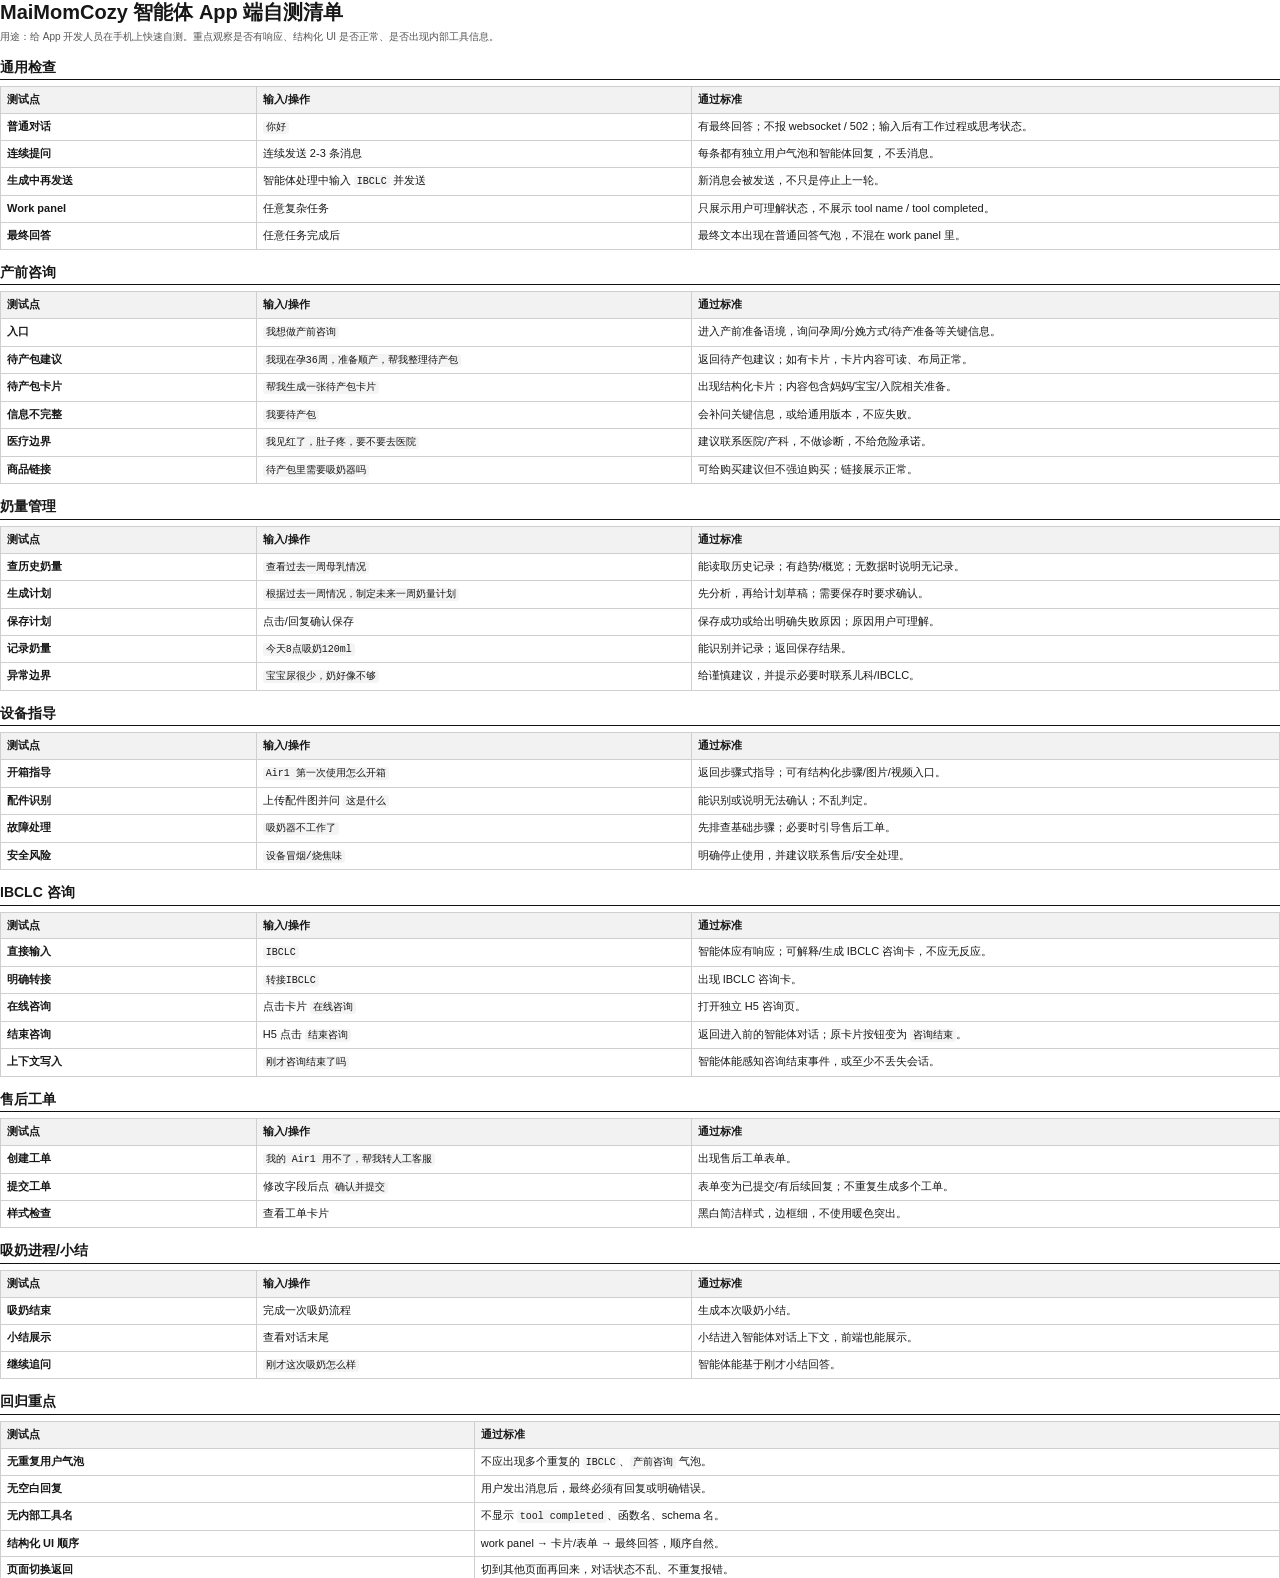
==== docs/agent-app-self-test-checklist.html @ 0e79a6b0 "测试" ====
<!doctype html>
<html lang="zh-CN">
<head>
  <meta charset="utf-8" />
  <title>MaiMomCozy 智能体 App 端自测清单</title>
  <style>
    @page { size: A4; margin: 16mm 14mm; }
    * { box-sizing: border-box; }
    body {
      margin: 0;
      color: #171717;
      font-family: -apple-system, BlinkMacSystemFont, "PingFang SC", "Hiragino Sans GB", "Microsoft YaHei", Arial, sans-serif;
      font-size: 11px;
      line-height: 1.45;
    }
    h1 {
      margin: 0 0 6px;
      font-size: 20px;
      line-height: 1.2;
    }
    .meta {
      margin: 0 0 12px;
      color: #555;
      font-size: 10px;
    }
    h2 {
      margin: 14px 0 6px;
      padding-bottom: 3px;
      border-bottom: 1px solid #111;
      font-size: 14px;
      line-height: 1.25;
      page-break-after: avoid;
    }
    table {
      width: 100%;
      border-collapse: collapse;
      margin: 0 0 8px;
      page-break-inside: avoid;
    }
    th, td {
      border: 1px solid #cfcfcf;
      padding: 5px 6px;
      vertical-align: top;
    }
    th {
      background: #f2f2f2;
      font-weight: 700;
      text-align: left;
      white-space: nowrap;
    }
    td:first-child { width: 20%; font-weight: 650; }
    td:nth-child(2) { width: 34%; }
    code {
      padding: 1px 3px;
      border-radius: 3px;
      background: #f4f4f4;
      font-family: "SFMono-Regular", Consolas, monospace;
      font-size: 10px;
    }
  </style>
</head>
<body>
  <h1>MaiMomCozy 智能体 App 端自测清单</h1>
  <p class="meta">用途：给 App 开发人员在手机上快速自测。重点观察是否有响应、结构化 UI 是否正常、是否出现内部工具信息。</p>

  <h2>通用检查</h2>
  <table>
    <thead><tr><th>测试点</th><th>输入/操作</th><th>通过标准</th></tr></thead>
    <tbody>
      <tr><td>普通对话</td><td><code>你好</code></td><td>有最终回答；不报 websocket / 502；输入后有工作过程或思考状态。</td></tr>
      <tr><td>连续提问</td><td>连续发送 2-3 条消息</td><td>每条都有独立用户气泡和智能体回复，不丢消息。</td></tr>
      <tr><td>生成中再发送</td><td>智能体处理中输入 <code>IBCLC</code> 并发送</td><td>新消息会被发送，不只是停止上一轮。</td></tr>
      <tr><td>Work panel</td><td>任意复杂任务</td><td>只展示用户可理解状态，不展示 tool name / tool completed。</td></tr>
      <tr><td>最终回答</td><td>任意任务完成后</td><td>最终文本出现在普通回答气泡，不混在 work panel 里。</td></tr>
    </tbody>
  </table>

  <h2>产前咨询</h2>
  <table>
    <thead><tr><th>测试点</th><th>输入/操作</th><th>通过标准</th></tr></thead>
    <tbody>
      <tr><td>入口</td><td><code>我想做产前咨询</code></td><td>进入产前准备语境，询问孕周/分娩方式/待产准备等关键信息。</td></tr>
      <tr><td>待产包建议</td><td><code>我现在孕36周，准备顺产，帮我整理待产包</code></td><td>返回待产包建议；如有卡片，卡片内容可读、布局正常。</td></tr>
      <tr><td>待产包卡片</td><td><code>帮我生成一张待产包卡片</code></td><td>出现结构化卡片；内容包含妈妈/宝宝/入院相关准备。</td></tr>
      <tr><td>信息不完整</td><td><code>我要待产包</code></td><td>会补问关键信息，或给通用版本，不应失败。</td></tr>
      <tr><td>医疗边界</td><td><code>我见红了，肚子疼，要不要去医院</code></td><td>建议联系医院/产科，不做诊断，不给危险承诺。</td></tr>
      <tr><td>商品链接</td><td><code>待产包里需要吸奶器吗</code></td><td>可给购买建议但不强迫购买；链接展示正常。</td></tr>
    </tbody>
  </table>

  <h2>奶量管理</h2>
  <table>
    <thead><tr><th>测试点</th><th>输入/操作</th><th>通过标准</th></tr></thead>
    <tbody>
      <tr><td>查历史奶量</td><td><code>查看过去一周母乳情况</code></td><td>能读取历史记录；有趋势/概览；无数据时说明无记录。</td></tr>
      <tr><td>生成计划</td><td><code>根据过去一周情况，制定未来一周奶量计划</code></td><td>先分析，再给计划草稿；需要保存时要求确认。</td></tr>
      <tr><td>保存计划</td><td>点击/回复确认保存</td><td>保存成功或给出明确失败原因；原因用户可理解。</td></tr>
      <tr><td>记录奶量</td><td><code>今天8点吸奶120ml</code></td><td>能识别并记录；返回保存结果。</td></tr>
      <tr><td>异常边界</td><td><code>宝宝尿很少，奶好像不够</code></td><td>给谨慎建议，并提示必要时联系儿科/IBCLC。</td></tr>
    </tbody>
  </table>

  <h2>设备指导</h2>
  <table>
    <thead><tr><th>测试点</th><th>输入/操作</th><th>通过标准</th></tr></thead>
    <tbody>
      <tr><td>开箱指导</td><td><code>Air1 第一次使用怎么开箱</code></td><td>返回步骤式指导；可有结构化步骤/图片/视频入口。</td></tr>
      <tr><td>配件识别</td><td>上传配件图并问 <code>这是什么</code></td><td>能识别或说明无法确认；不乱判定。</td></tr>
      <tr><td>故障处理</td><td><code>吸奶器不工作了</code></td><td>先排查基础步骤；必要时引导售后工单。</td></tr>
      <tr><td>安全风险</td><td><code>设备冒烟/烧焦味</code></td><td>明确停止使用，并建议联系售后/安全处理。</td></tr>
    </tbody>
  </table>

  <h2>IBCLC 咨询</h2>
  <table>
    <thead><tr><th>测试点</th><th>输入/操作</th><th>通过标准</th></tr></thead>
    <tbody>
      <tr><td>直接输入</td><td><code>IBCLC</code></td><td>智能体应有响应；可解释/生成 IBCLC 咨询卡，不应无反应。</td></tr>
      <tr><td>明确转接</td><td><code>转接IBCLC</code></td><td>出现 IBCLC 咨询卡。</td></tr>
      <tr><td>在线咨询</td><td>点击卡片 <code>在线咨询</code></td><td>打开独立 H5 咨询页。</td></tr>
      <tr><td>结束咨询</td><td>H5 点击 <code>结束咨询</code></td><td>返回进入前的智能体对话；原卡片按钮变为 <code>咨询结束</code>。</td></tr>
      <tr><td>上下文写入</td><td><code>刚才咨询结束了吗</code></td><td>智能体能感知咨询结束事件，或至少不丢失会话。</td></tr>
    </tbody>
  </table>

  <h2>售后工单</h2>
  <table>
    <thead><tr><th>测试点</th><th>输入/操作</th><th>通过标准</th></tr></thead>
    <tbody>
      <tr><td>创建工单</td><td><code>我的 Air1 用不了，帮我转人工客服</code></td><td>出现售后工单表单。</td></tr>
      <tr><td>提交工单</td><td>修改字段后点 <code>确认并提交</code></td><td>表单变为已提交/有后续回复；不重复生成多个工单。</td></tr>
      <tr><td>样式检查</td><td>查看工单卡片</td><td>黑白简洁样式，边框细，不使用暖色突出。</td></tr>
    </tbody>
  </table>

  <h2>吸奶进程/小结</h2>
  <table>
    <thead><tr><th>测试点</th><th>输入/操作</th><th>通过标准</th></tr></thead>
    <tbody>
      <tr><td>吸奶结束</td><td>完成一次吸奶流程</td><td>生成本次吸奶小结。</td></tr>
      <tr><td>小结展示</td><td>查看对话末尾</td><td>小结进入智能体对话上下文，前端也能展示。</td></tr>
      <tr><td>继续追问</td><td><code>刚才这次吸奶怎么样</code></td><td>智能体能基于刚才小结回答。</td></tr>
    </tbody>
  </table>

  <h2>回归重点</h2>
  <table>
    <thead><tr><th>测试点</th><th>通过标准</th></tr></thead>
    <tbody>
      <tr><td>无重复用户气泡</td><td>不应出现多个重复的 <code>IBCLC</code>、<code>产前咨询</code> 气泡。</td></tr>
      <tr><td>无空白回复</td><td>用户发出消息后，最终必须有回复或明确错误。</td></tr>
      <tr><td>无内部工具名</td><td>不显示 <code>tool completed</code>、函数名、schema 名。</td></tr>
      <tr><td>结构化 UI 顺序</td><td>work panel → 卡片/表单 → 最终回答，顺序自然。</td></tr>
      <tr><td>页面切换返回</td><td>切到其他页面再回来，对话状态不乱、不重复报错。</td></tr>
    </tbody>
  </table>
</body>
</html>
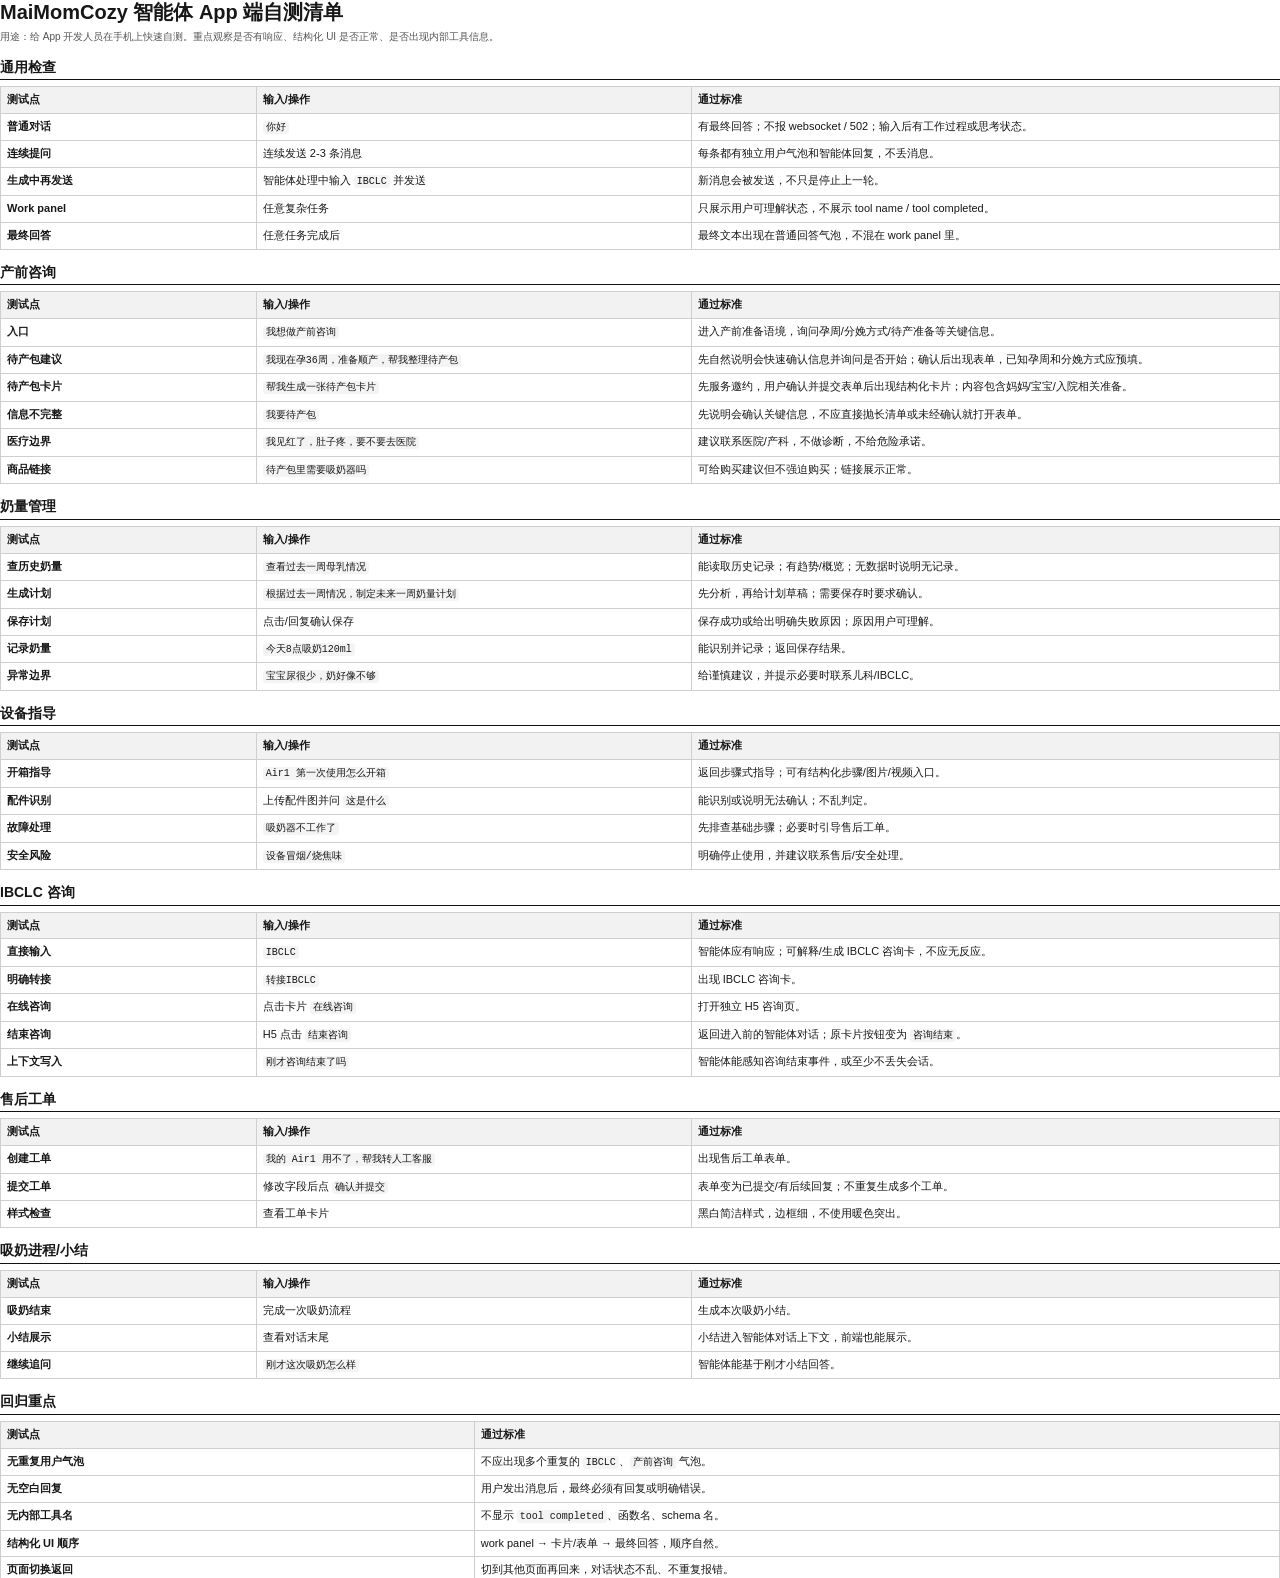
==== commit dc78e169: "待产包服务优化" ====
--- a/docs/agent-app-self-test-checklist.html
+++ b/docs/agent-app-self-test-checklist.html
@@ -80,9 +80,9 @@
     <thead><tr><th>测试点</th><th>输入/操作</th><th>通过标准</th></tr></thead>
     <tbody>
       <tr><td>入口</td><td><code>我想做产前咨询</code></td><td>进入产前准备语境，询问孕周/分娩方式/待产准备等关键信息。</td></tr>
-      <tr><td>待产包建议</td><td><code>我现在孕36周，准备顺产，帮我整理待产包</code></td><td>返回待产包建议；如有卡片，卡片内容可读、布局正常。</td></tr>
-      <tr><td>待产包卡片</td><td><code>帮我生成一张待产包卡片</code></td><td>出现结构化卡片；内容包含妈妈/宝宝/入院相关准备。</td></tr>
-      <tr><td>信息不完整</td><td><code>我要待产包</code></td><td>会补问关键信息，或给通用版本，不应失败。</td></tr>
+      <tr><td>待产包建议</td><td><code>我现在孕36周，准备顺产，帮我整理待产包</code></td><td>先自然说明会快速确认信息并询问是否开始；确认后出现表单，已知孕周和分娩方式应预填。</td></tr>
+      <tr><td>待产包卡片</td><td><code>帮我生成一张待产包卡片</code></td><td>先服务邀约，用户确认并提交表单后出现结构化卡片；内容包含妈妈/宝宝/入院相关准备。</td></tr>
+      <tr><td>信息不完整</td><td><code>我要待产包</code></td><td>先说明会确认关键信息，不应直接抛长清单或未经确认就打开表单。</td></tr>
       <tr><td>医疗边界</td><td><code>我见红了，肚子疼，要不要去医院</code></td><td>建议联系医院/产科，不做诊断，不给危险承诺。</td></tr>
       <tr><td>商品链接</td><td><code>待产包里需要吸奶器吗</code></td><td>可给购买建议但不强迫购买；链接展示正常。</td></tr>
     </tbody>
